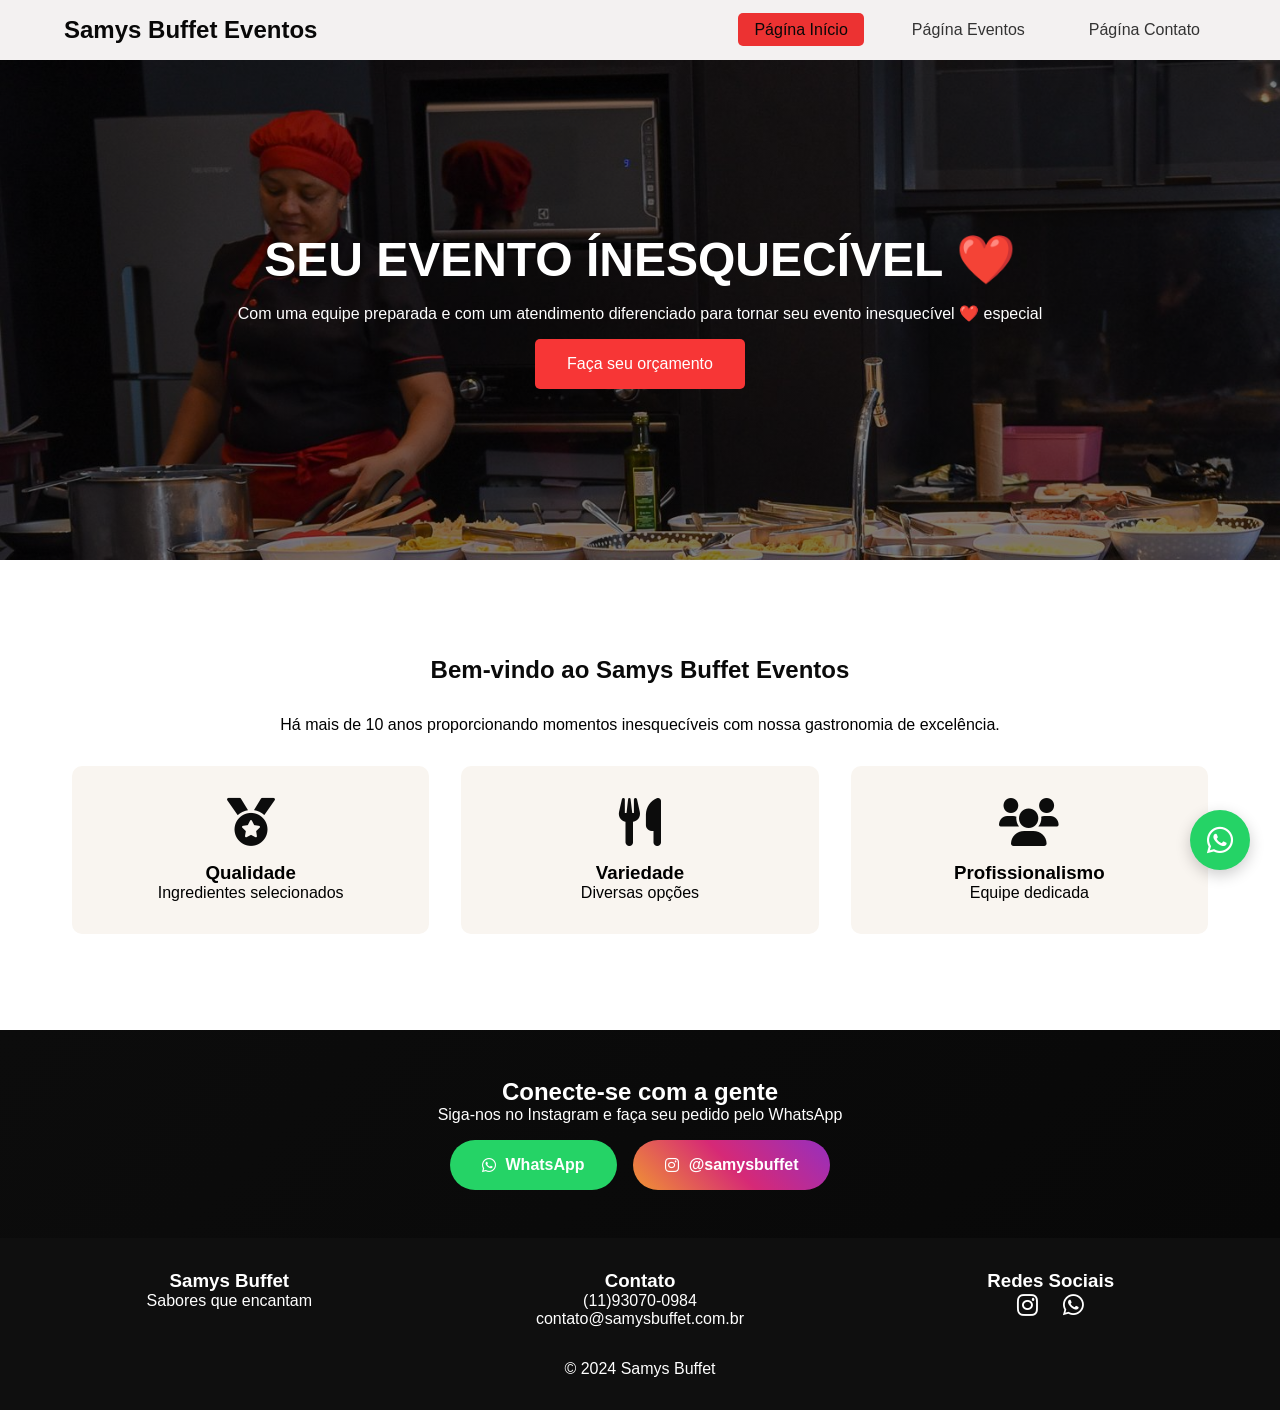
==== index.html @ 35c90735 "Samys Buffet Eventos" ====
<!DOCTYPE html>
<html lang="pt-BR">

<head>
    <meta charset="UTF-8">
    <meta name="viewport" content="width=device-width, initial-scale=1.0">
    <title>Samys Buffet Eventos - Início</title>
    <link rel="stylesheet" href="https://cdnjs.cloudflare.com/ajax/libs/font-awesome/6.0.0-beta3/css/all.min.css">
    <style>
        * {
            margin: 0;
            padding: 0;
            box-sizing: border-box;
        }

        body {
            font-family: Arial, sans-serif;
            background: #0c0c0c;
        }

        .navbar {
            background: rgb(243, 241, 241);
            padding: 1rem 5%;
            display: flex;
            justify-content: space-between;
            align-items: center;
            box-shadow: 0 2px 5px rgba(0, 0, 0, 0.1);
        }

        .logo h1 {
            color: #080808;
        }

        .nav-links {
            display: flex;
            list-style: none;
            gap: 2rem;
        }

        .nav-links a {
            text-decoration: none;
            color: #333;
            padding: 0.5rem 1rem;
        }

        .nav-links a.active,
        .nav-links a:hover {
            color: #080808;
            background: #ec3232;
            border-radius: 5px;
        }

        .container {
            max-width: 1200px;
            margin: 0 auto;
            padding: 2rem;
        }

        .hero {
            background: linear-gradient(rgba(0, 0, 0, 0.5), rgba(0, 0, 0, 0.5)), url('./img/img.png\ 2.jpeg');
            background-size: cover;
            height: 500px;
            display: flex;
            align-items: center;
            justify-content: center;
            text-align: center;
            color: white;
        }

        .hero h2 {
            font-size: 3rem;
            margin-bottom: 1rem;
        }

        .btn-primary {
            display: inline-block;
            padding: 1rem 2rem;
            background: #f73636;
            color: white;
            text-decoration: none;
            border-radius: 5px;
            margin-top: 1rem;
        }

        .about {
            padding: 4rem 0;
            background: white;
        }

        .about h2 {
            text-align: center;
            color: #0a0a0a;
            margin-bottom: 2rem;
        }

        .features {
            display: grid;
            grid-template-columns: repeat(auto-fit, minmax(250px, 1fr));
            gap: 2rem;
            margin-top: 2rem;
        }

        .feature {
            text-align: center;
            padding: 2rem;
            background: #f9f5f0;
            border-radius: 10px;
        }

        .feature i {
            font-size: 3rem;
            color: #0c0c0c;
            margin-bottom: 1rem;
        }

        .social-section {
            background: linear-gradient(135deg, #0c0c0c, #080808);
            color: white;
            padding: 3rem;
            text-align: center;
        }

        .social-buttons {
            display: flex;
            justify-content: center;
            gap: 1rem;
            margin-top: 1rem;
            flex-wrap: wrap;
        }

        .btn-social {
            display: inline-flex;
            align-items: center;
            gap: 10px;
            padding: 1rem 2rem;
            border-radius: 50px;
            text-decoration: none;
            font-weight: bold;
            color: white;
        }

        .btn-whatsapp {
            background: #25D366;
        }

        .btn-instagram {
            background: linear-gradient(45deg, #f09433, #d62976, #962fbf);
        }

        .whatsapp-float {
            position: fixed;
            bottom: 30px;
            right: 30px;
            background: #25D366;
            color: white;
            width: 60px;
            height: 60px;
            border-radius: 50%;
            display: flex;
            align-items: center;
            justify-content: center;
            font-size: 30px;
            text-decoration: none;
            box-shadow: 0 5px 15px rgba(0, 0, 0, 0.2);
            z-index: 1000;
        }

        footer {
            background: #0f0f0f;
            color: white;
            padding: 2rem;
            text-align: center;
        }

        .footer-content {
            display: grid;
            grid-template-columns: repeat(auto-fit, minmax(200px, 1fr));
            gap: 2rem;
            max-width: 1200px;
            margin: 0 auto;
        }

        .footer-social a {
            color: white;
            font-size: 1.5rem;
            margin: 0 10px;
        }

        @media (max-width: 768px) {
            .navbar {
                flex-direction: column;
            }

            .nav-links {
                flex-wrap: wrap;
                justify-content: center;
            }

            .hero h2 {
                font-size: 2rem;
            }
        }
    </style>
</head>

<body>
    <header>
        <nav class="navbar">
            <div class="logo">
                <h1>Samys Buffet Eventos </h1>
            </div>
            <ul class="nav-links">
                <li><a href="index.html" class="active">Págína Início</a></li>
                <li><a href="servicos.html">Págína Eventos</a></li>
                <li><a href="contato.html">Págína Contato</a></li>
            </ul>
        </nav>
    </header>

    <main>
        <section class="hero">
            <div>
                <h2> SEU EVENTO ÍNESQUECÍVEL ❤️</h2>
                <p>Com uma equipe preparada e com um atendimento diferenciado para tornar seu evento inesquecível ❤️
                    especial</p>
                <a href="contato.html" class="btn-primary">Faça seu orçamento</a>
            </div>
        </section>

        <section class="about">
            <div class="container">
                <h2>Bem-vindo ao Samys Buffet Eventos</h2>
                <p style="text-align: center;">Há mais de 10 anos proporcionando momentos inesquecíveis com nossa
                    gastronomia de excelência.</p>
                <div class="features">
                    <div class="feature">
                        <i class="fas fa-medal"></i>
                        <h3>Qualidade</h3>
                        <p>Ingredientes selecionados</p>
                    </div>
                    <div class="feature">
                        <i class="fas fa-utensils"></i>
                        <h3>Variedade</h3>
                        <p>Diversas opções</p>
                    </div>
                    <div class="feature">
                        <i class="fas fa-users"></i>
                        <h3>Profissionalismo</h3>
                        <p>Equipe dedicada</p>
                    </div>
                </div>
            </div>
        </section>

        <section class="social-section">
            <h2>Conecte-se com a gente</h2>
            <p>Siga-nos no Instagram e faça seu pedido pelo WhatsApp</p>
            <div class="social-buttons">
                <a href="https://wa.me/5511930700984" class="btn-social btn-whatsapp" target="_blank">
                    <i class="fab fa-whatsapp"></i> WhatsApp
                </a>
                <a href="https://instagram.com/samysbuffet" class="btn-social btn-instagram" target="_blank">
                    <i class="fab fa-instagram"></i> @samysbuffet
                </a>
            </div>
        </section>

        <a href="https://wa.me/55119930700984" class="whatsapp-float" target="_blank">
            <i class="fab fa-whatsapp"></i>
        </a>
    </main>

    <footer>
        <div class="footer-content">
            <div>
                <h3>Samys Buffet</h3>
                <p>Sabores que encantam</p>
            </div>
            <div>
                <h3>Contato</h3>
                <p>(11)93070-0984 </p>
                <p>contato@samysbuffet.com.br</p>
            </div>
            <div>
                <h3>Redes Sociais</h3>
                <div class="footer-social">
                    <a href="https://instagram.com/samysbuffet"><i class="fab fa-instagram"></i></a>
                    <a href="https://wa.me/5511930700984"><i class="fab fa-whatsapp"></i></a>
                </div>
            </div>
        </div>
        <p style="margin-top: 2rem;">&copy; 2024 Samys Buffet</p>
    </footer>
</body>

</html>
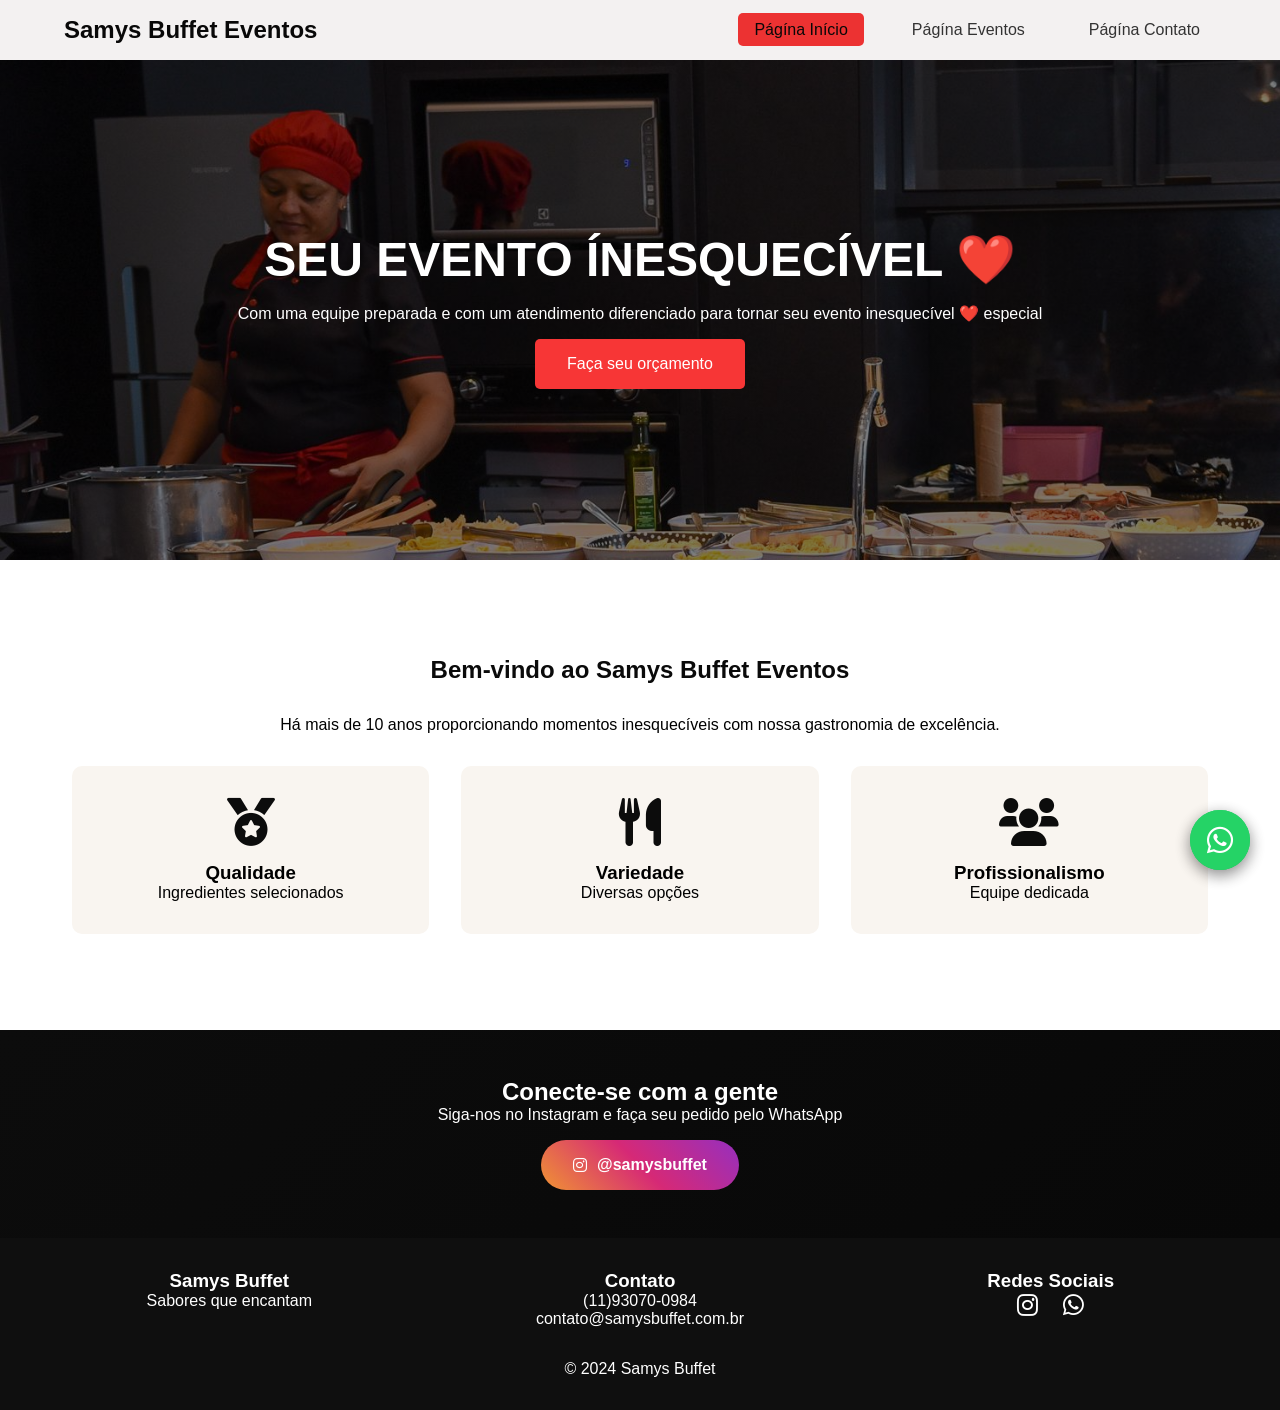
==== commit 39523de5: "ajustando numero whassApp" ====
--- a/index.html
+++ b/index.html
@@ -256,9 +256,12 @@
             <h2>Conecte-se com a gente</h2>
             <p>Siga-nos no Instagram e faça seu pedido pelo WhatsApp</p>
             <div class="social-buttons">
-                <a href="https://wa.me/5511930700984" class="btn-social btn-whatsapp" target="_blank">
-                    <i class="fab fa-whatsapp"></i> WhatsApp
-                </a>
+               <!-- WHATSAPP FLOAT - CORRETO -->
+<a href="https://wa.me/5511930700984?text=Olá!%20Gostaria%20de%20informações%20sobre%20o%20buffet" 
+   style="position: fixed; bottom: 30px; right: 30px; background-color: #25D366; color: white; width: 60px; height: 60px; border-radius: 50%; display: flex; align-items: center; justify-content: center; font-size: 30px; text-decoration: none; box-shadow: 0 5px 15px rgba(0,0,0,0.3); z-index: 1000;" 
+   target="_blank">
+    📱
+</a>
                 <a href="https://instagram.com/samysbuffet" class="btn-social btn-instagram" target="_blank">
                     <i class="fab fa-instagram"></i> @samysbuffet
                 </a>
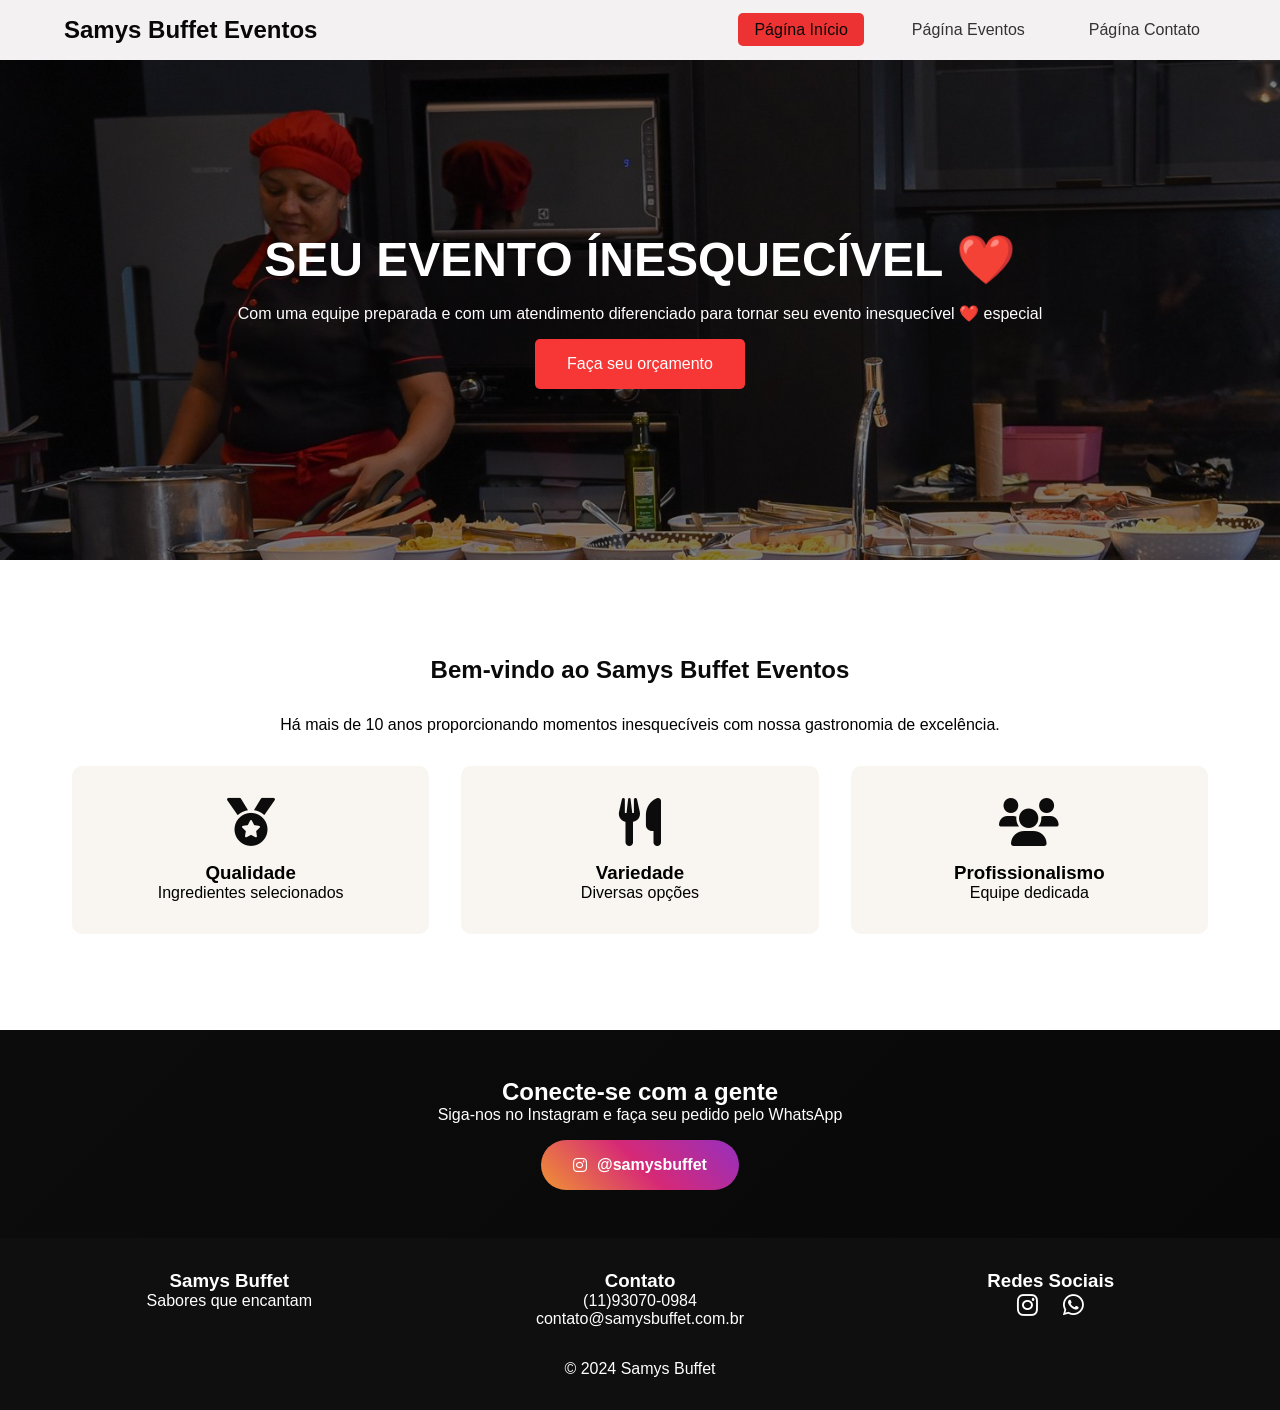
==== commit d978298a: "ajustes nos botões contatos" ====
--- a/index.html
+++ b/index.html
@@ -256,21 +256,11 @@
             <h2>Conecte-se com a gente</h2>
             <p>Siga-nos no Instagram e faça seu pedido pelo WhatsApp</p>
             <div class="social-buttons">
-               <!-- WHATSAPP FLOAT - CORRETO -->
-<a href="https://wa.me/5511930700984?text=Olá!%20Gostaria%20de%20informações%20sobre%20o%20buffet" 
-   style="position: fixed; bottom: 30px; right: 30px; background-color: #25D366; color: white; width: 60px; height: 60px; border-radius: 50%; display: flex; align-items: center; justify-content: center; font-size: 30px; text-decoration: none; box-shadow: 0 5px 15px rgba(0,0,0,0.3); z-index: 1000;" 
-   target="_blank">
-    📱
-</a>
                 <a href="https://instagram.com/samysbuffet" class="btn-social btn-instagram" target="_blank">
                     <i class="fab fa-instagram"></i> @samysbuffet
                 </a>
             </div>
         </section>
-
-        <a href="https://wa.me/55119930700984" class="whatsapp-float" target="_blank">
-            <i class="fab fa-whatsapp"></i>
-        </a>
     </main>
 
     <footer>
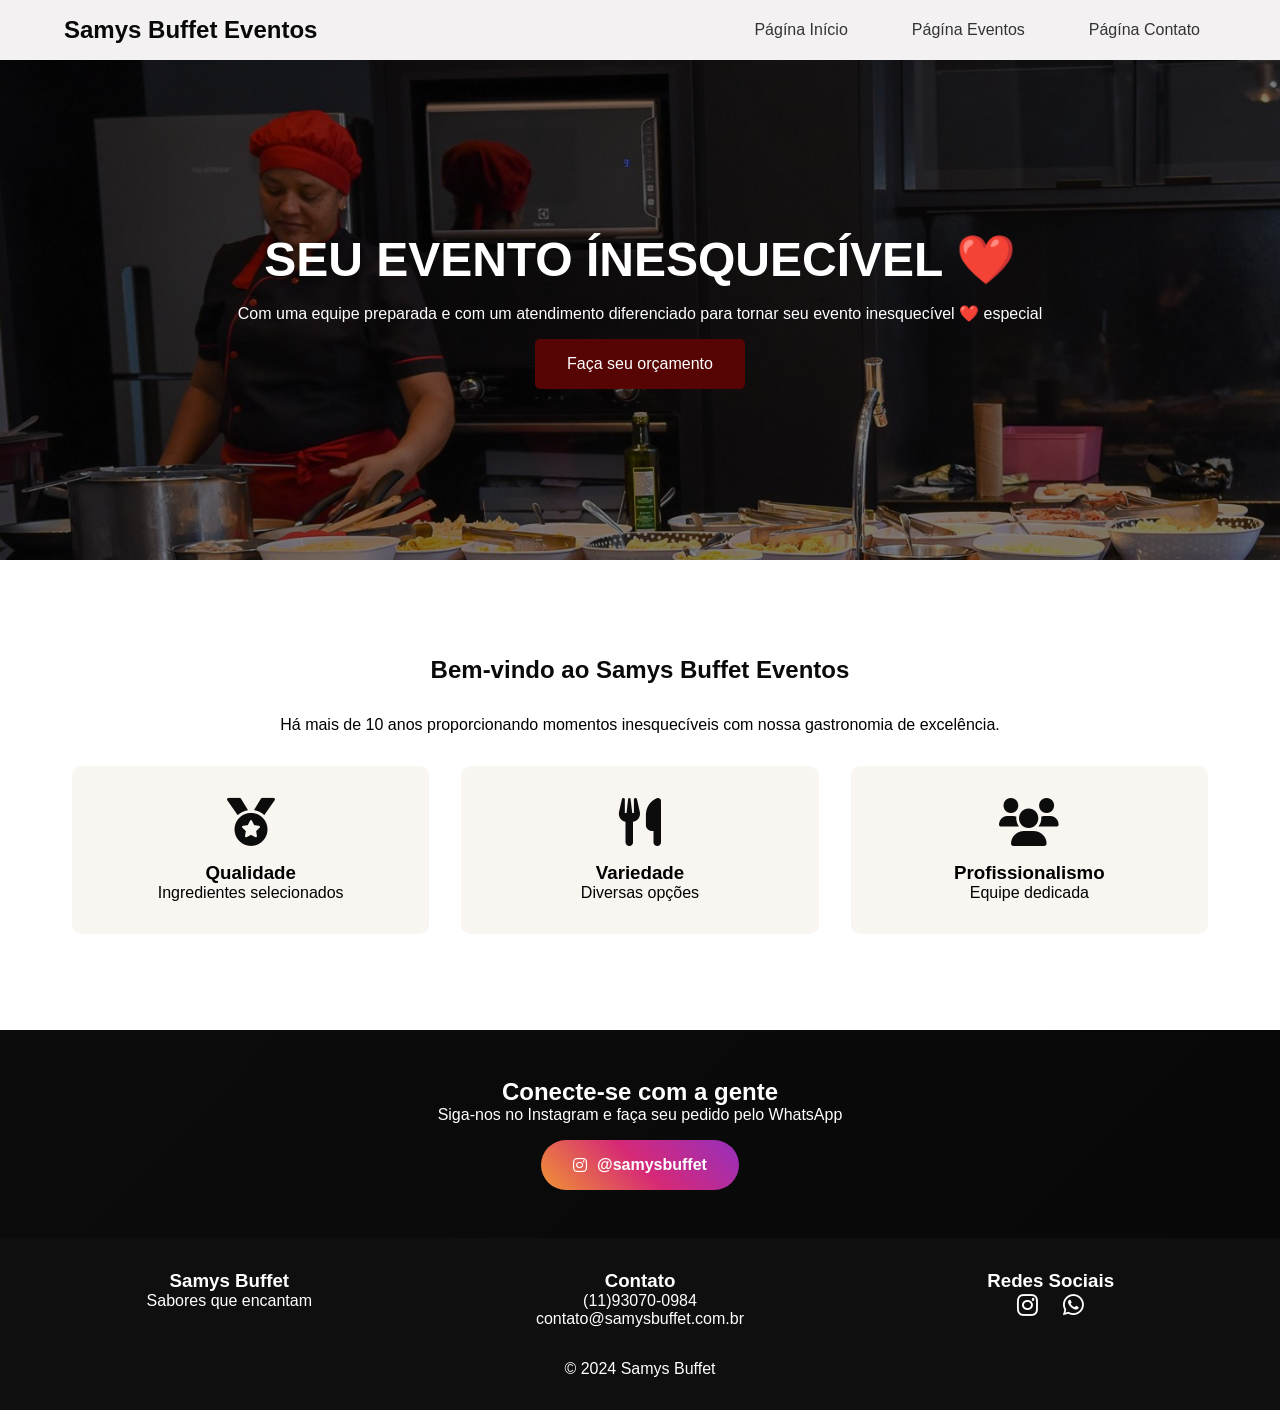
==== commit 9c8e884c: "Ajustando aerios" ====
--- a/index.html
+++ b/index.html
@@ -43,12 +43,9 @@
             padding: 0.5rem 1rem;
         }
 
-        .nav-links a.active,
-        .nav-links a:hover {
-            color: #080808;
-            background: #ec3232;
-            border-radius: 5px;
-        }
+
+        
+
 
         .container {
             max-width: 1200px;
@@ -75,7 +72,7 @@
         .btn-primary {
             display: inline-block;
             padding: 1rem 2rem;
-            background: #f73636;
+            background: #570404;
             color: white;
             text-decoration: none;
             border-radius: 5px;
